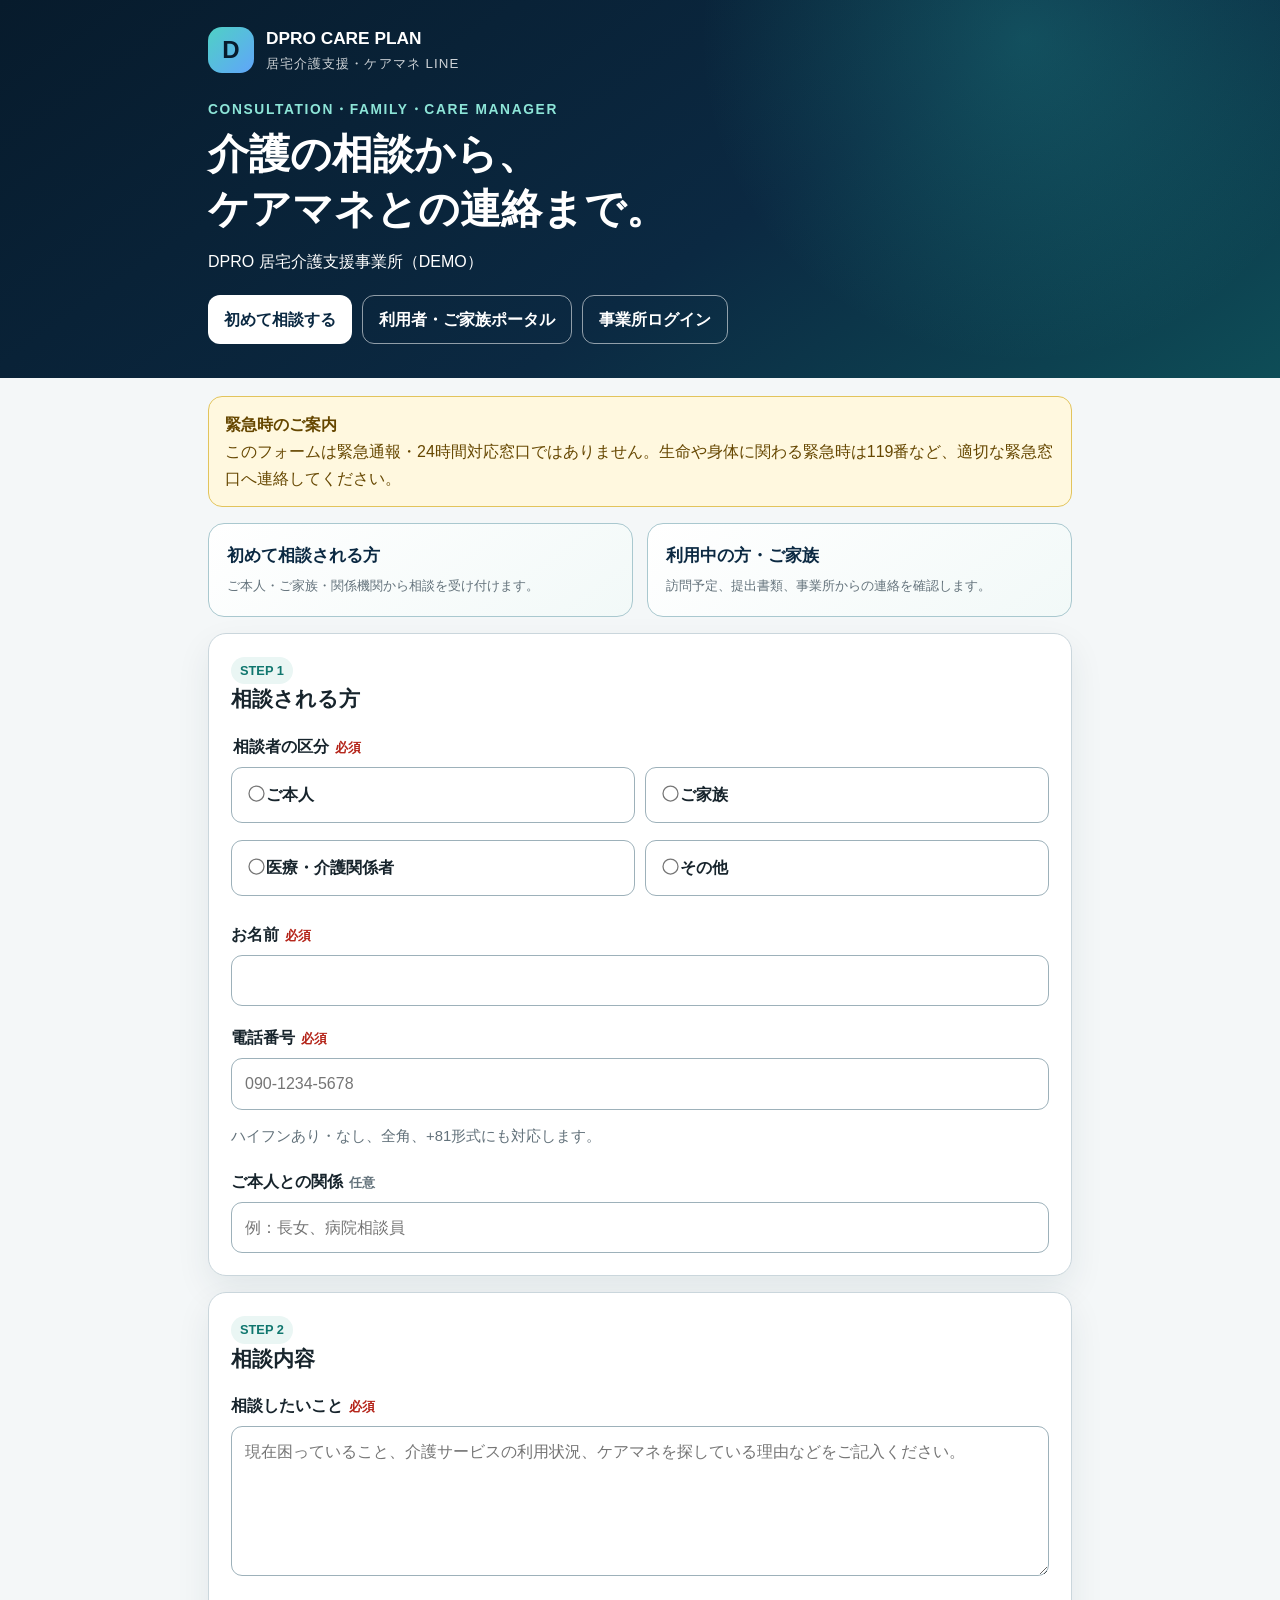
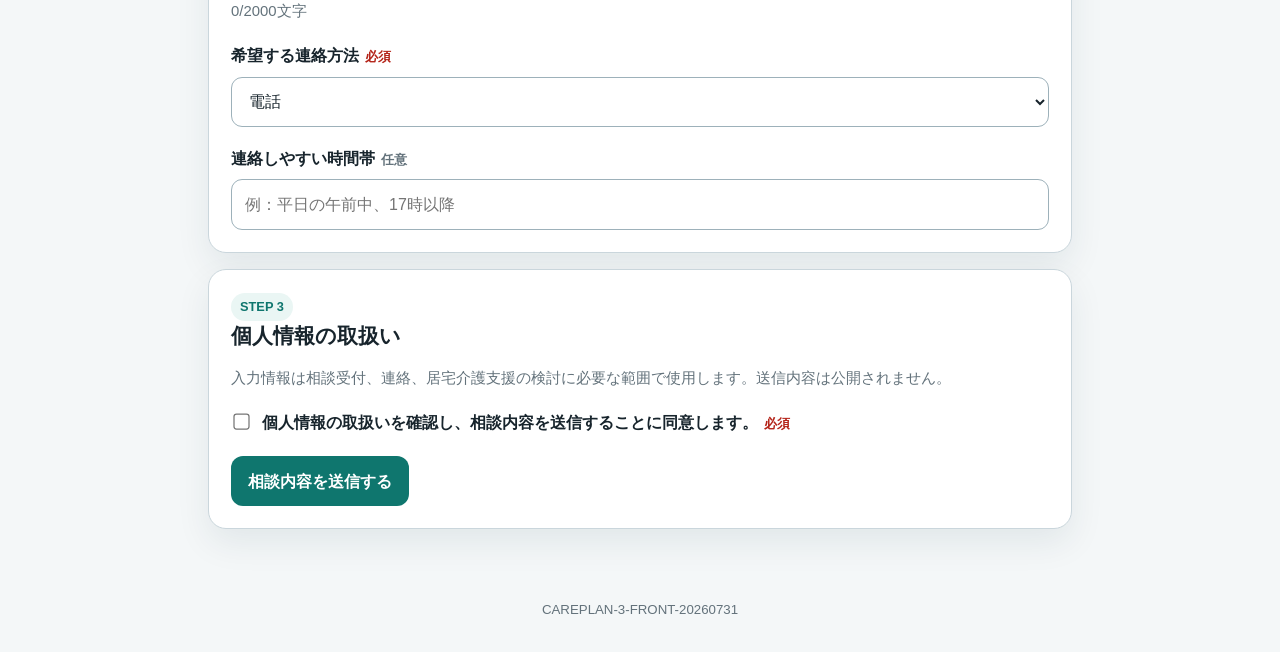
==== index.html @ c4aba304 "Add files via upload" ====
<!doctype html><html lang="ja"><head><meta charset="utf-8"><meta name="viewport" content="width=device-width,initial-scale=1,viewport-fit=cover"><meta name="theme-color" content="#0b2942"><meta name="robots" content="noindex,nofollow"><title>DPRO 居宅介護支援・ケアマネ LINE｜相談受付</title><link rel="stylesheet" href="styles.css"></head><body><header class="hero"><div class="wrap"><div class="brand"><span class="brand-mark">D</span><span><strong>DPRO CARE PLAN</strong><small>居宅介護支援・ケアマネ LINE</small></span></div><div class="hero-copy"><p class="eyebrow">CONSULTATION・FAMILY・CARE MANAGER</p><h1>介護の相談から、<br>ケアマネとの連絡まで。</h1><p id="officeName">DPRO 居宅介護支援事業所（DEMO）</p><div class="hero-links"><a class="hero-link primary" href="#consultation">初めて相談する</a><a class="hero-link ghost" href="member.html">利用者・ご家族ポータル</a><a class="hero-link ghost" href="owner.html">事業所ログイン</a></div></div></div></header><main class="main"><div class="wrap"><div class="notice"><strong>緊急時のご案内</strong>このフォームは緊急通報・24時間対応窓口ではありません。生命や身体に関わる緊急時は119番など、適切な緊急窓口へ連絡してください。</div><section class="grid"><a class="menu-card" href="#consultation"><b>初めて相談される方</b><small>ご本人・ご家族・関係機関から相談を受け付けます。</small></a><a class="menu-card" href="member.html"><b>利用中の方・ご家族</b><small>訪問予定、提出書類、事業所からの連絡を確認します。</small></a></section><div id="status" class="status" role="alert" aria-live="polite"></div><form id="intakeForm" novalidate><section class="card" id="consultation"><span class="step">STEP 1</span><h2>相談される方</h2><fieldset class="field" style="border:0;padding:0;margin-left:0;margin-right:0"><legend class="legend">相談者の区分<span class="required">必須</span></legend><div class="choice-grid"><label class="choice"><input type="radio" name="applicantType" value="self"><span>ご本人</span></label><label class="choice"><input type="radio" name="applicantType" value="family"><span>ご家族</span></label><label class="choice"><input type="radio" name="applicantType" value="provider"><span>医療・介護関係者</span></label><label class="choice"><input type="radio" name="applicantType" value="other"><span>その他</span></label></div></fieldset><div class="field"><label for="applicantName">お名前<span class="required">必須</span></label><input class="control" id="applicantName" autocomplete="name" maxlength="100"></div><div class="field"><label for="phone">電話番号<span class="required">必須</span></label><input class="control" id="phone" type="tel" inputmode="tel" autocomplete="tel" maxlength="40" placeholder="090-1234-5678"><p class="hint">ハイフンあり・なし、全角、+81形式にも対応します。</p></div><div class="field"><label for="relationship">ご本人との関係<span class="optional">任意</span></label><input class="control" id="relationship" maxlength="80" placeholder="例：長女、病院相談員"></div></section><section class="card"><span class="step">STEP 2</span><h2>相談内容</h2><div class="field"><label for="inquirySummary">相談したいこと<span class="required">必須</span></label><textarea class="control" id="inquirySummary" maxlength="2000" placeholder="現在困っていること、介護サービスの利用状況、ケアマネを探している理由などをご記入ください。"></textarea><p class="hint"><span id="summaryCount">0</span>/2000文字</p></div><div class="field"><label for="preferredContactMethod">希望する連絡方法<span class="required">必須</span></label><select class="control" id="preferredContactMethod"><option value="phone">電話</option><option value="line">LINE</option><option value="email">メール</option><option value="mail">郵送</option></select></div><div class="field"><label for="preferredContactTime">連絡しやすい時間帯<span class="optional">任意</span></label><input class="control" id="preferredContactTime" maxlength="200" placeholder="例：平日の午前中、17時以降"></div></section><section class="card"><span class="step">STEP 3</span><h2>個人情報の取扱い</h2><p class="hint">入力情報は相談受付、連絡、居宅介護支援の検討に必要な範囲で使用します。送信内容は公開されません。</p><label class="agree"><input id="consent" type="checkbox"><span>個人情報の取扱いを確認し、相談内容を送信することに同意します。<span class="required">必須</span></span></label><div class="honeypot" aria-hidden="true"><label for="website">Website</label><input id="website" tabindex="-1" autocomplete="off"></div><div class="button-row"><button id="submitButton" class="btn primary" type="submit">相談内容を送信する</button></div></section></form></div></main><footer class="footer"><span id="version"></span></footer><script src="config.js"></script><script src="common.js"></script><script src="index.js"></script></body></html>
---- styles.css ----
:root{--navy:#0b2942;--navy2:#123f5d;--teal:#0f766e;--teal2:#0d9488;--soft:#eaf6f4;--blue-soft:#edf5fb;--bg:#f4f7f8;--card:#fff;--text:#17242c;--muted:#63727b;--line:#cad6dc;--danger:#b42318;--danger-bg:#fff2f0;--warn:#8a5b00;--warn-bg:#fff8df;--ok:#18794e;--ok-bg:#edf9f2;--shadow:0 14px 34px rgba(16,47,64,.08)}*{box-sizing:border-box}html{font-size:16px;scroll-behavior:smooth}body{margin:0;background:var(--bg);color:var(--text);font-family:-apple-system,BlinkMacSystemFont,"Segoe UI","Noto Sans JP",sans-serif;line-height:1.7;overflow-x:hidden}button,input,select,textarea{font:inherit}button,input,select{min-height:50px}button{cursor:pointer}a{color:inherit}.wrap{width:min(900px,100%);margin:auto;padding:0 18px}.hero{background:radial-gradient(circle at 80% 10%,rgba(45,212,191,.22),transparent 30%),linear-gradient(145deg,#071b2c,var(--navy) 58%,#0e4d57);color:#fff;padding:24px 0 34px}.brand{display:flex;align-items:center;gap:12px}.brand-mark{width:46px;height:46px;border-radius:14px;display:grid;place-items:center;background:linear-gradient(135deg,#4fd1c5,#60a5fa);color:#071b2c;font-size:1.5rem;font-weight:900}.brand strong{display:block;font-size:1.08rem}.brand small{display:block;opacity:.8;letter-spacing:.08em}.hero-copy{margin-top:22px}.eyebrow{margin:0;font-size:.86rem;font-weight:800;letter-spacing:.12em;color:#8de5d8}.hero h1{font-size:clamp(1.75rem,5vw,2.55rem);line-height:1.35;margin:6px 0 10px}.hero p{margin:0;max-width:720px}.hero-links{display:flex;flex-wrap:wrap;gap:10px;margin-top:20px}.hero-link{display:inline-flex;align-items:center;justify-content:center;min-height:48px;padding:10px 16px;border-radius:12px;text-decoration:none;font-weight:800}.hero-link.primary{background:#fff;color:var(--navy)}.hero-link.ghost{border:1px solid rgba(255,255,255,.55);color:#fff}.main{padding:18px 0 44px}.notice{margin:0 0 16px;padding:14px 16px;border:1px solid #e2c45c;background:var(--warn-bg);border-radius:14px;color:#664700}.notice strong{display:block}.card{background:var(--card);border:1px solid var(--line);border-radius:18px;padding:22px;margin:16px 0;box-shadow:var(--shadow)}.card h2{font-size:1.3rem;line-height:1.45;margin:0 0 6px}.card h3{font-size:1.05rem;margin:0 0 5px}.muted,.hint{color:var(--muted);font-size:.93rem}.grid{display:grid;grid-template-columns:repeat(2,minmax(0,1fr));gap:14px}.menu-card{display:block;text-decoration:none;padding:18px;border:1px solid #a9c8cf;border-radius:16px;background:linear-gradient(145deg,#fff,#f2f9f8)}.menu-card b{display:block;color:var(--navy);font-size:1.05rem}.menu-card small{display:block;color:var(--muted);margin-top:4px}.step{display:inline-flex;padding:3px 9px;border-radius:999px;background:var(--soft);color:var(--teal);font-size:.8rem;font-weight:900}.field{margin-top:18px}.field label,.legend{display:block;font-weight:800;margin-bottom:7px}.required{color:var(--danger);font-size:.8rem;margin-left:6px}.optional{color:var(--muted);font-size:.8rem;margin-left:6px}.control{width:100%;min-height:50px;border:1px solid #9db1ba;border-radius:11px;background:#fff;color:var(--text);padding:11px 13px}.control:focus{outline:3px solid rgba(13,148,136,.18);border-color:var(--teal2)}textarea.control{min-height:150px;resize:vertical}.choice-grid{display:grid;grid-template-columns:repeat(2,minmax(0,1fr));gap:10px}.choice{display:flex;align-items:flex-start;gap:10px;min-height:56px;padding:13px;border:1px solid #9db1ba;border-radius:11px;background:#fff}.choice input{min-height:auto;margin-top:5px;transform:scale(1.25)}.agree{display:flex;align-items:flex-start;gap:11px;margin-top:18px;font-weight:700}.agree input{min-height:auto;margin-top:6px;transform:scale(1.25)}.button-row{display:flex;gap:10px;margin-top:20px}.btn{min-height:50px;border-radius:12px;padding:11px 17px;font-weight:850}.btn.primary{border:0;background:var(--teal);color:#fff}.btn.secondary{border:1px solid #8cb1b5;background:#fff;color:var(--navy)}.btn.danger{border:1px solid #e0aaa5;background:#fff;color:#8a2118}.btn:disabled{opacity:.5;cursor:not-allowed}.status{display:none;border-radius:13px;padding:14px 16px;margin:16px 0}.status.show{display:block}.status.error{background:var(--danger-bg);border:1px solid #efaaa3;color:#7a271a}.status.success{background:var(--ok-bg);border:1px solid #9fd7b9;color:#125b3b}.status.info{background:var(--blue-soft);border:1px solid #a7cadf;color:#174b66}.field-error{color:var(--danger);font-size:.88rem;margin:5px 0 0}.hidden{display:none!important}.honeypot{position:absolute!important;left:-10000px!important;width:1px!important;height:1px!important;overflow:hidden!important}.profile{display:flex;justify-content:space-between;align-items:flex-start;gap:16px}.badge{display:inline-flex;padding:4px 10px;border-radius:999px;background:var(--soft);color:var(--teal);font-size:.82rem;font-weight:900}.profile-name{font-size:1.35rem;font-weight:900;margin-top:6px}.dashboard{display:grid;grid-template-columns:repeat(2,minmax(0,1fr));gap:14px}.dashboard .card{margin:0}.section-head{display:flex;align-items:center;justify-content:space-between;gap:10px;margin-bottom:12px}.count{font-size:.82rem;color:var(--muted)}.item{padding:13px 0;border-top:1px solid var(--line)}.item:first-child{border-top:0;padding-top:0}.item-title{font-weight:850}.item-meta{font-size:.9rem;color:var(--muted)}.item-note{margin-top:5px;font-size:.94rem}.empty{padding:15px;border-radius:11px;background:#f5f8f8;color:var(--muted)}.login-box{max-width:560px;margin:18px auto}.code-row{display:grid;grid-template-columns:1fr auto;gap:8px}.clear-btn{min-width:72px;border:1px solid #9db1ba;border-radius:11px;background:#fff;color:var(--navy);font-weight:800}.health-grid{display:grid;grid-template-columns:repeat(3,minmax(0,1fr));gap:10px}.health-item{padding:13px;border-radius:12px;background:#f4f8f9;border:1px solid var(--line)}.health-item b{display:block;color:var(--navy)}.health-item span{font-size:.88rem;color:var(--muted)}.footer{text-align:center;color:var(--muted);font-size:.83rem;padding:10px 0 30px}.loading{display:inline-block;width:18px;height:18px;border:3px solid rgba(255,255,255,.4);border-top-color:#fff;border-radius:50%;animation:spin .8s linear infinite;vertical-align:-3px;margin-right:7px}@keyframes spin{to{transform:rotate(360deg)}}@media(max-width:680px){.wrap{padding-left:12px;padding-right:12px}.hero{padding-top:18px}.hero-links,.button-row{flex-direction:column}.hero-link,.btn{width:100%}.card{padding:18px 15px;border-radius:15px}.grid,.choice-grid,.dashboard,.health-grid{grid-template-columns:1fr}.profile{display:block}.control{font-size:16px}.code-row{grid-template-columns:1fr 70px}}
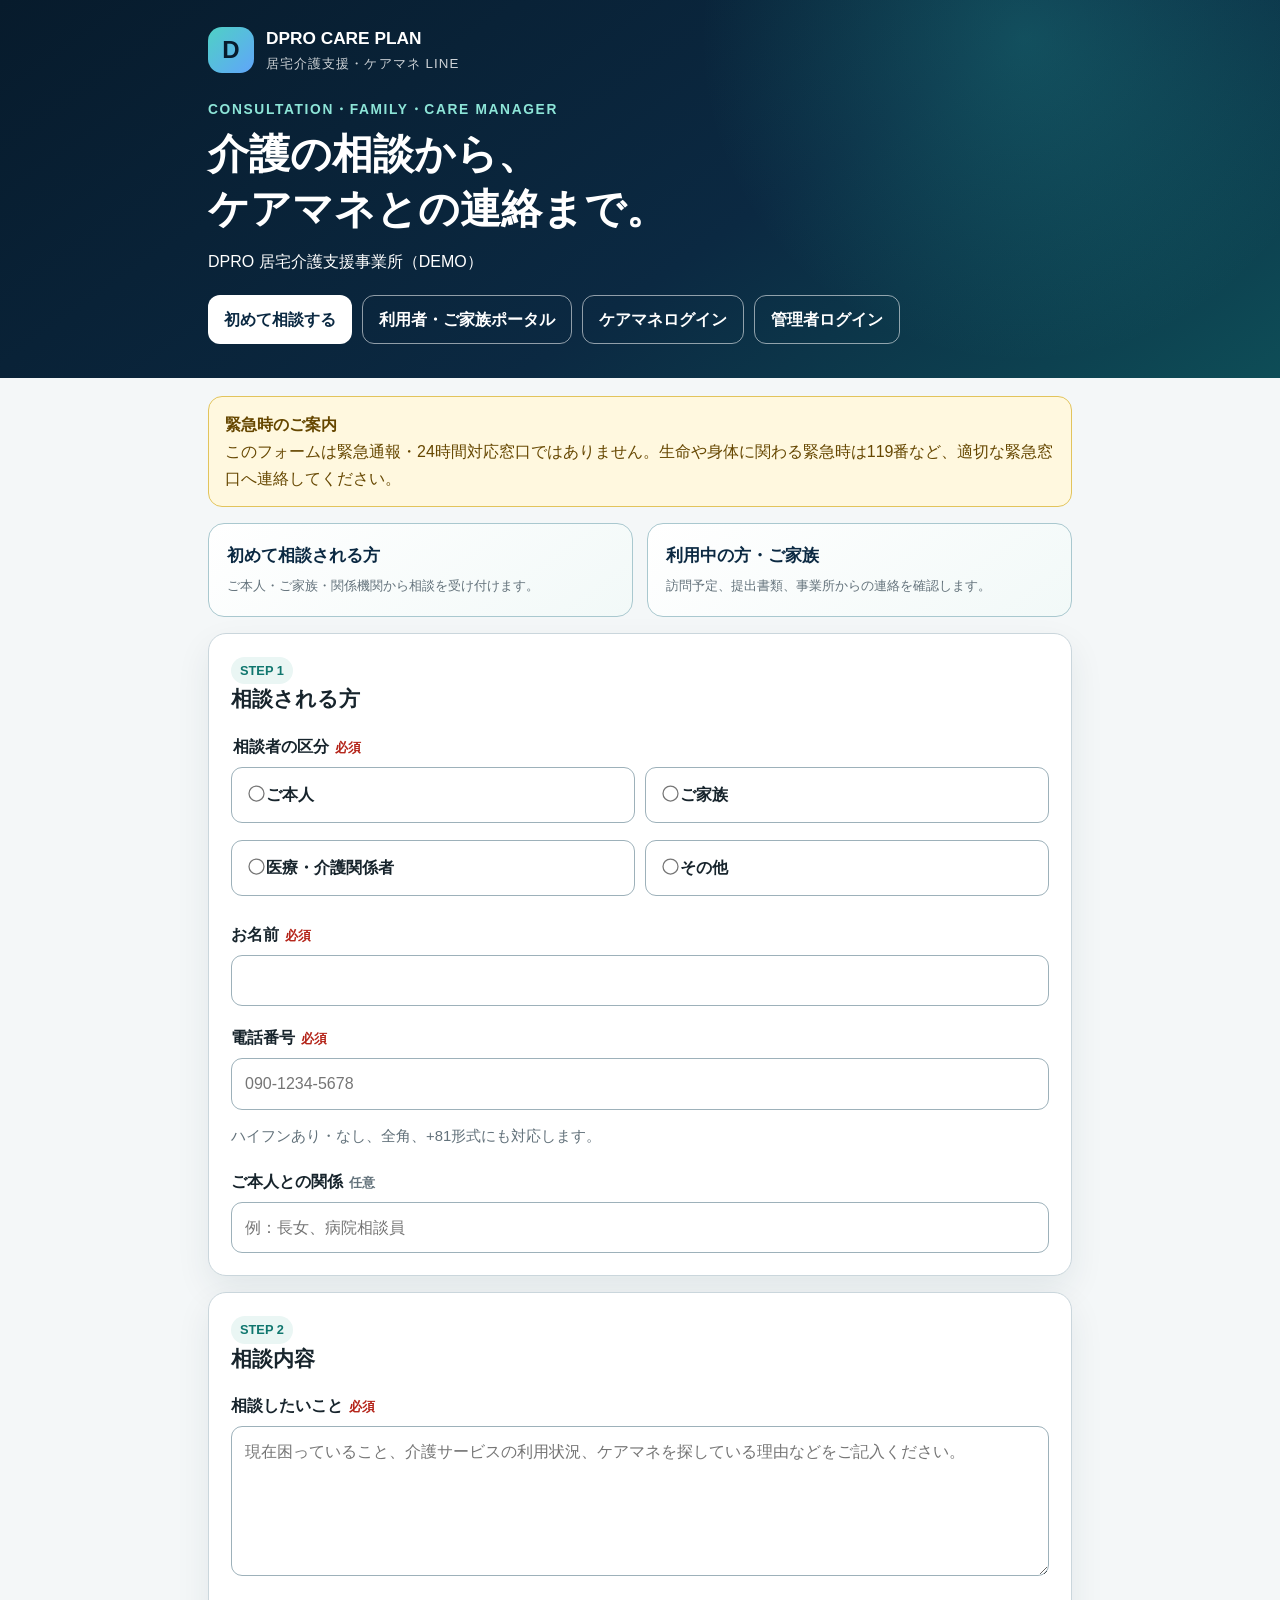
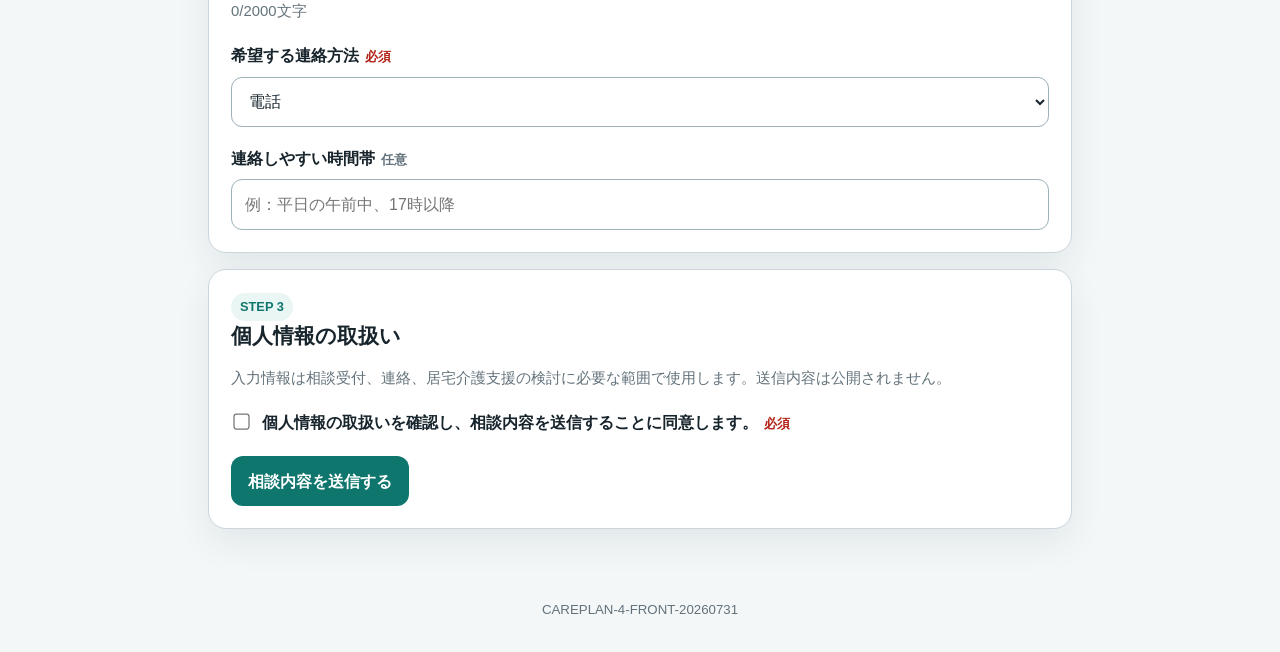
==== commit 4bbf31aa: "Add files via upload" ====
--- a/index.html
+++ b/index.html
@@ -1 +1 @@
-<!doctype html><html lang="ja"><head><meta charset="utf-8"><meta name="viewport" content="width=device-width,initial-scale=1,viewport-fit=cover"><meta name="theme-color" content="#0b2942"><meta name="robots" content="noindex,nofollow"><title>DPRO 居宅介護支援・ケアマネ LINE｜相談受付</title><link rel="stylesheet" href="styles.css"></head><body><header class="hero"><div class="wrap"><div class="brand"><span class="brand-mark">D</span><span><strong>DPRO CARE PLAN</strong><small>居宅介護支援・ケアマネ LINE</small></span></div><div class="hero-copy"><p class="eyebrow">CONSULTATION・FAMILY・CARE MANAGER</p><h1>介護の相談から、<br>ケアマネとの連絡まで。</h1><p id="officeName">DPRO 居宅介護支援事業所（DEMO）</p><div class="hero-links"><a class="hero-link primary" href="#consultation">初めて相談する</a><a class="hero-link ghost" href="member.html">利用者・ご家族ポータル</a><a class="hero-link ghost" href="owner.html">事業所ログイン</a></div></div></div></header><main class="main"><div class="wrap"><div class="notice"><strong>緊急時のご案内</strong>このフォームは緊急通報・24時間対応窓口ではありません。生命や身体に関わる緊急時は119番など、適切な緊急窓口へ連絡してください。</div><section class="grid"><a class="menu-card" href="#consultation"><b>初めて相談される方</b><small>ご本人・ご家族・関係機関から相談を受け付けます。</small></a><a class="menu-card" href="member.html"><b>利用中の方・ご家族</b><small>訪問予定、提出書類、事業所からの連絡を確認します。</small></a></section><div id="status" class="status" role="alert" aria-live="polite"></div><form id="intakeForm" novalidate><section class="card" id="consultation"><span class="step">STEP 1</span><h2>相談される方</h2><fieldset class="field" style="border:0;padding:0;margin-left:0;margin-right:0"><legend class="legend">相談者の区分<span class="required">必須</span></legend><div class="choice-grid"><label class="choice"><input type="radio" name="applicantType" value="self"><span>ご本人</span></label><label class="choice"><input type="radio" name="applicantType" value="family"><span>ご家族</span></label><label class="choice"><input type="radio" name="applicantType" value="provider"><span>医療・介護関係者</span></label><label class="choice"><input type="radio" name="applicantType" value="other"><span>その他</span></label></div></fieldset><div class="field"><label for="applicantName">お名前<span class="required">必須</span></label><input class="control" id="applicantName" autocomplete="name" maxlength="100"></div><div class="field"><label for="phone">電話番号<span class="required">必須</span></label><input class="control" id="phone" type="tel" inputmode="tel" autocomplete="tel" maxlength="40" placeholder="090-1234-5678"><p class="hint">ハイフンあり・なし、全角、+81形式にも対応します。</p></div><div class="field"><label for="relationship">ご本人との関係<span class="optional">任意</span></label><input class="control" id="relationship" maxlength="80" placeholder="例：長女、病院相談員"></div></section><section class="card"><span class="step">STEP 2</span><h2>相談内容</h2><div class="field"><label for="inquirySummary">相談したいこと<span class="required">必須</span></label><textarea class="control" id="inquirySummary" maxlength="2000" placeholder="現在困っていること、介護サービスの利用状況、ケアマネを探している理由などをご記入ください。"></textarea><p class="hint"><span id="summaryCount">0</span>/2000文字</p></div><div class="field"><label for="preferredContactMethod">希望する連絡方法<span class="required">必須</span></label><select class="control" id="preferredContactMethod"><option value="phone">電話</option><option value="line">LINE</option><option value="email">メール</option><option value="mail">郵送</option></select></div><div class="field"><label for="preferredContactTime">連絡しやすい時間帯<span class="optional">任意</span></label><input class="control" id="preferredContactTime" maxlength="200" placeholder="例：平日の午前中、17時以降"></div></section><section class="card"><span class="step">STEP 3</span><h2>個人情報の取扱い</h2><p class="hint">入力情報は相談受付、連絡、居宅介護支援の検討に必要な範囲で使用します。送信内容は公開されません。</p><label class="agree"><input id="consent" type="checkbox"><span>個人情報の取扱いを確認し、相談内容を送信することに同意します。<span class="required">必須</span></span></label><div class="honeypot" aria-hidden="true"><label for="website">Website</label><input id="website" tabindex="-1" autocomplete="off"></div><div class="button-row"><button id="submitButton" class="btn primary" type="submit">相談内容を送信する</button></div></section></form></div></main><footer class="footer"><span id="version"></span></footer><script src="config.js"></script><script src="common.js"></script><script src="index.js"></script></body></html>+<!doctype html><html lang="ja"><head><meta charset="utf-8"><meta name="viewport" content="width=device-width,initial-scale=1,viewport-fit=cover"><meta name="theme-color" content="#0b2942"><meta name="robots" content="noindex,nofollow"><title>DPRO 居宅介護支援・ケアマネ LINE｜相談受付</title><link rel="stylesheet" href="styles.css"></head><body><header class="hero"><div class="wrap"><div class="brand"><span class="brand-mark">D</span><span><strong>DPRO CARE PLAN</strong><small>居宅介護支援・ケアマネ LINE</small></span></div><div class="hero-copy"><p class="eyebrow">CONSULTATION・FAMILY・CARE MANAGER</p><h1>介護の相談から、<br>ケアマネとの連絡まで。</h1><p id="officeName">DPRO 居宅介護支援事業所（DEMO）</p><div class="hero-links"><a class="hero-link primary" href="#consultation">初めて相談する</a><a class="hero-link ghost" href="member.html">利用者・ご家族ポータル</a><a class="hero-link ghost" href="staff.html">ケアマネログイン</a><a class="hero-link ghost" href="owner.html">管理者ログイン</a></div></div></div></header><main class="main"><div class="wrap"><div class="notice"><strong>緊急時のご案内</strong>このフォームは緊急通報・24時間対応窓口ではありません。生命や身体に関わる緊急時は119番など、適切な緊急窓口へ連絡してください。</div><section class="grid"><a class="menu-card" href="#consultation"><b>初めて相談される方</b><small>ご本人・ご家族・関係機関から相談を受け付けます。</small></a><a class="menu-card" href="member.html"><b>利用中の方・ご家族</b><small>訪問予定、提出書類、事業所からの連絡を確認します。</small></a></section><div id="status" class="status" role="alert" aria-live="polite"></div><form id="intakeForm" novalidate><section class="card" id="consultation"><span class="step">STEP 1</span><h2>相談される方</h2><fieldset class="field" style="border:0;padding:0;margin-left:0;margin-right:0"><legend class="legend">相談者の区分<span class="required">必須</span></legend><div class="choice-grid"><label class="choice"><input type="radio" name="applicantType" value="self"><span>ご本人</span></label><label class="choice"><input type="radio" name="applicantType" value="family"><span>ご家族</span></label><label class="choice"><input type="radio" name="applicantType" value="provider"><span>医療・介護関係者</span></label><label class="choice"><input type="radio" name="applicantType" value="other"><span>その他</span></label></div></fieldset><div class="field"><label for="applicantName">お名前<span class="required">必須</span></label><input class="control" id="applicantName" autocomplete="name" maxlength="100"></div><div class="field"><label for="phone">電話番号<span class="required">必須</span></label><input class="control" id="phone" type="tel" inputmode="tel" autocomplete="tel" maxlength="40" placeholder="090-1234-5678"><p class="hint">ハイフンあり・なし、全角、+81形式にも対応します。</p></div><div class="field"><label for="relationship">ご本人との関係<span class="optional">任意</span></label><input class="control" id="relationship" maxlength="80" placeholder="例：長女、病院相談員"></div></section><section class="card"><span class="step">STEP 2</span><h2>相談内容</h2><div class="field"><label for="inquirySummary">相談したいこと<span class="required">必須</span></label><textarea class="control" id="inquirySummary" maxlength="2000" placeholder="現在困っていること、介護サービスの利用状況、ケアマネを探している理由などをご記入ください。"></textarea><p class="hint"><span id="summaryCount">0</span>/2000文字</p></div><div class="field"><label for="preferredContactMethod">希望する連絡方法<span class="required">必須</span></label><select class="control" id="preferredContactMethod"><option value="phone">電話</option><option value="line">LINE</option><option value="email">メール</option><option value="mail">郵送</option></select></div><div class="field"><label for="preferredContactTime">連絡しやすい時間帯<span class="optional">任意</span></label><input class="control" id="preferredContactTime" maxlength="200" placeholder="例：平日の午前中、17時以降"></div></section><section class="card"><span class="step">STEP 3</span><h2>個人情報の取扱い</h2><p class="hint">入力情報は相談受付、連絡、居宅介護支援の検討に必要な範囲で使用します。送信内容は公開されません。</p><label class="agree"><input id="consent" type="checkbox"><span>個人情報の取扱いを確認し、相談内容を送信することに同意します。<span class="required">必須</span></span></label><div class="honeypot" aria-hidden="true"><label for="website">Website</label><input id="website" tabindex="-1" autocomplete="off"></div><div class="button-row"><button id="submitButton" class="btn primary" type="submit">相談内容を送信する</button></div></section></form></div></main><footer class="footer"><span id="version"></span></footer><script src="config.js"></script><script src="common.js"></script><script src="index.js"></script></body></html>
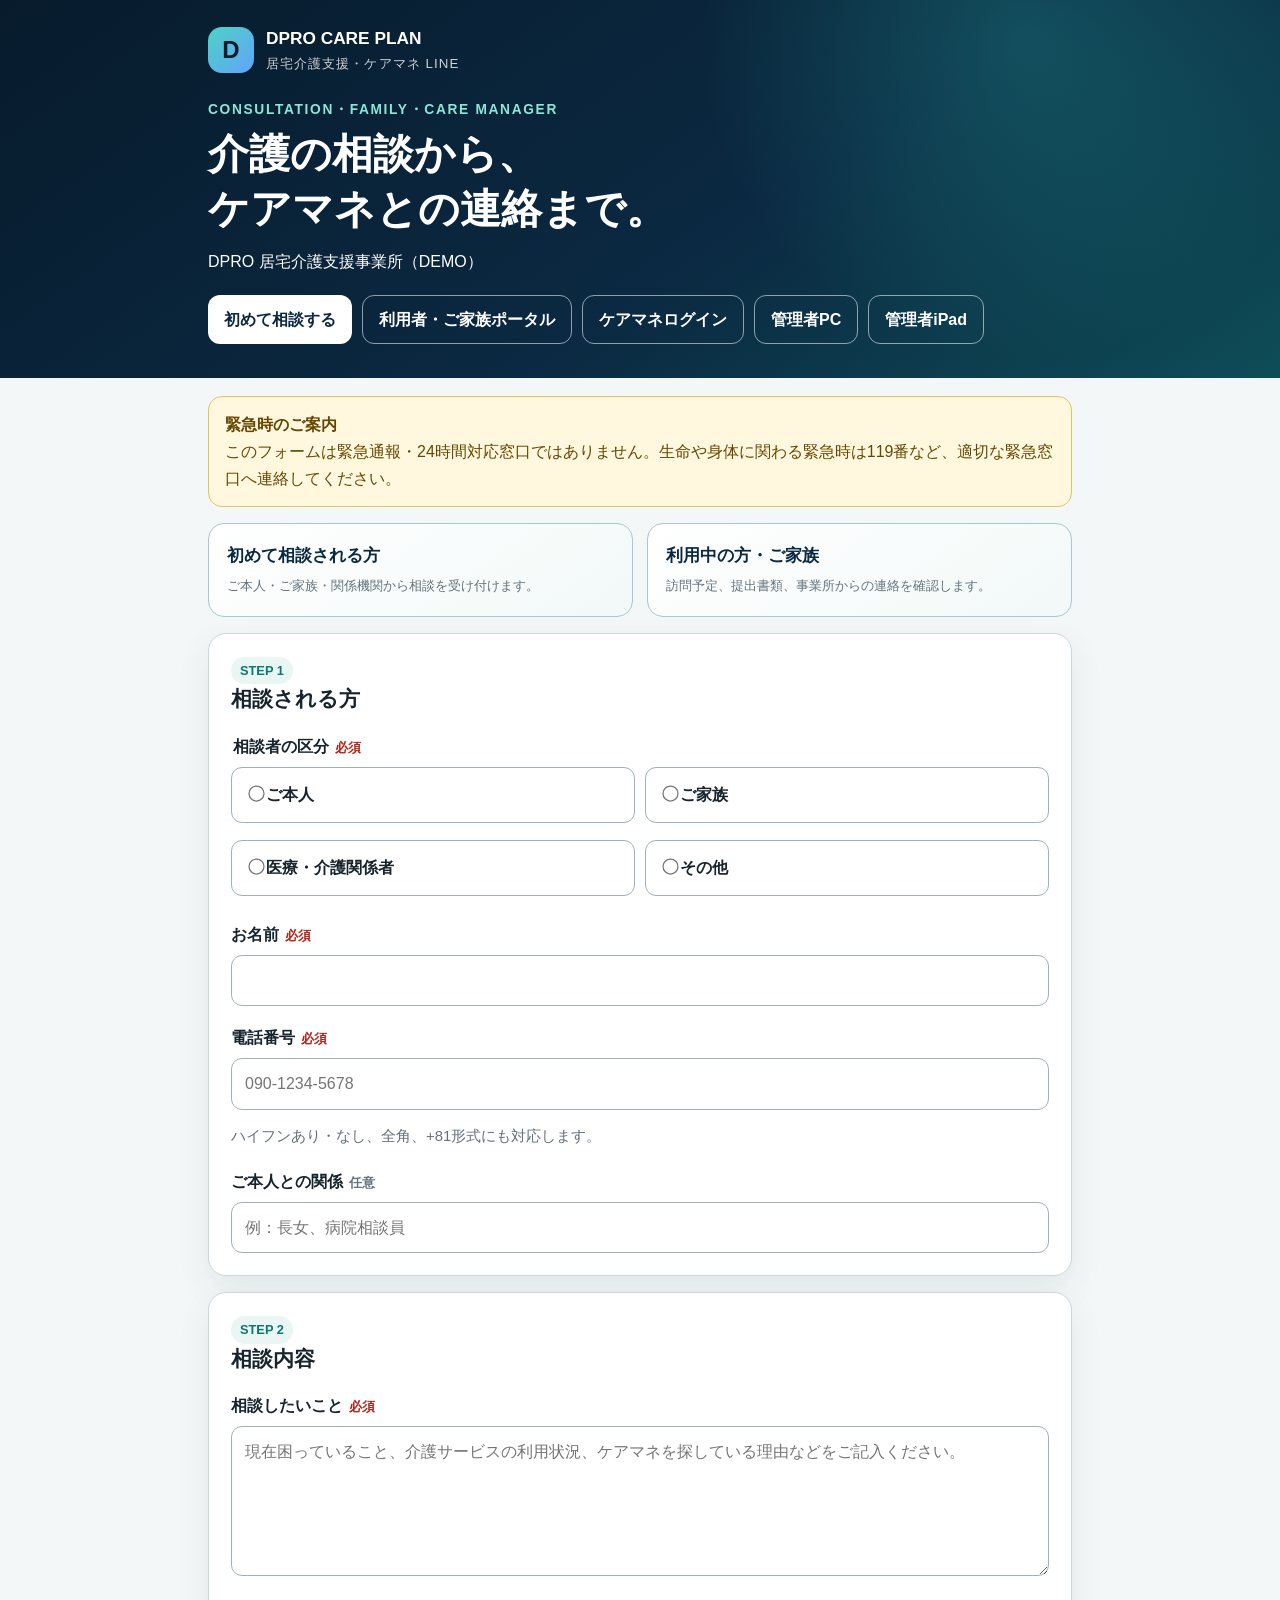
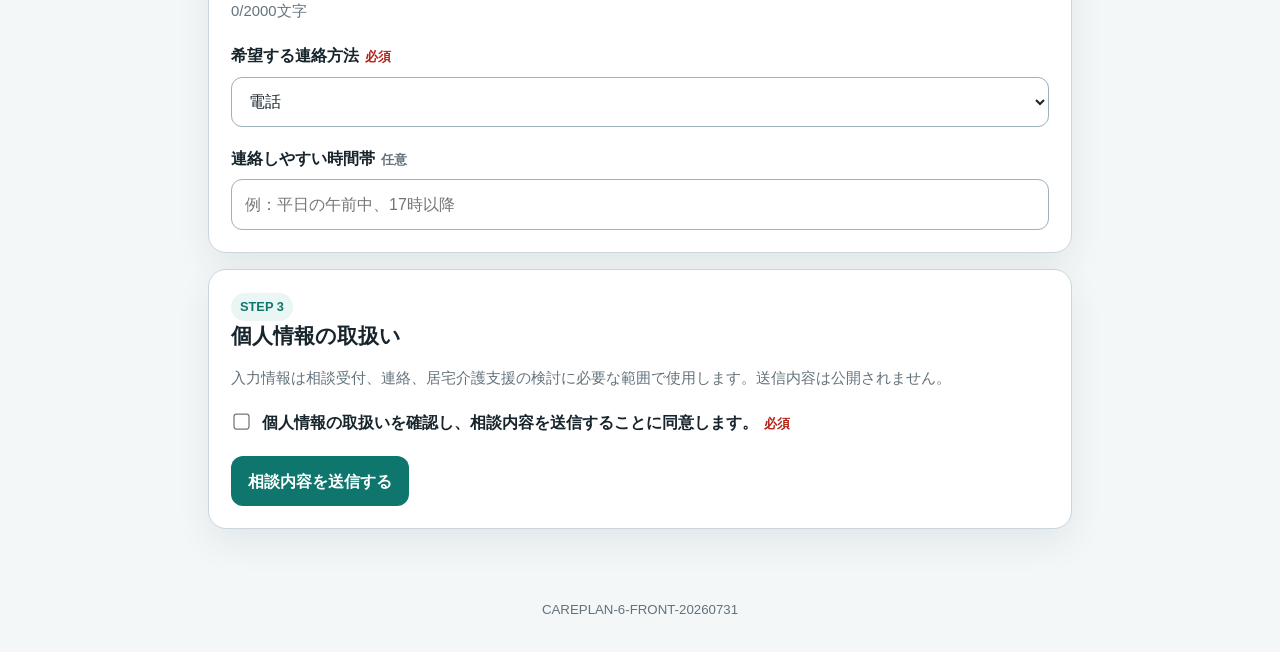
==== commit 0f8f81e6: "Add files via upload" ====
--- a/index.html
+++ b/index.html
@@ -1 +1 @@
-<!doctype html><html lang="ja"><head><meta charset="utf-8"><meta name="viewport" content="width=device-width,initial-scale=1,viewport-fit=cover"><meta name="theme-color" content="#0b2942"><meta name="robots" content="noindex,nofollow"><title>DPRO 居宅介護支援・ケアマネ LINE｜相談受付</title><link rel="stylesheet" href="styles.css"></head><body><header class="hero"><div class="wrap"><div class="brand"><span class="brand-mark">D</span><span><strong>DPRO CARE PLAN</strong><small>居宅介護支援・ケアマネ LINE</small></span></div><div class="hero-copy"><p class="eyebrow">CONSULTATION・FAMILY・CARE MANAGER</p><h1>介護の相談から、<br>ケアマネとの連絡まで。</h1><p id="officeName">DPRO 居宅介護支援事業所（DEMO）</p><div class="hero-links"><a class="hero-link primary" href="#consultation">初めて相談する</a><a class="hero-link ghost" href="member.html">利用者・ご家族ポータル</a><a class="hero-link ghost" href="staff.html">ケアマネログイン</a><a class="hero-link ghost" href="owner.html">管理者ログイン</a></div></div></div></header><main class="main"><div class="wrap"><div class="notice"><strong>緊急時のご案内</strong>このフォームは緊急通報・24時間対応窓口ではありません。生命や身体に関わる緊急時は119番など、適切な緊急窓口へ連絡してください。</div><section class="grid"><a class="menu-card" href="#consultation"><b>初めて相談される方</b><small>ご本人・ご家族・関係機関から相談を受け付けます。</small></a><a class="menu-card" href="member.html"><b>利用中の方・ご家族</b><small>訪問予定、提出書類、事業所からの連絡を確認します。</small></a></section><div id="status" class="status" role="alert" aria-live="polite"></div><form id="intakeForm" novalidate><section class="card" id="consultation"><span class="step">STEP 1</span><h2>相談される方</h2><fieldset class="field" style="border:0;padding:0;margin-left:0;margin-right:0"><legend class="legend">相談者の区分<span class="required">必須</span></legend><div class="choice-grid"><label class="choice"><input type="radio" name="applicantType" value="self"><span>ご本人</span></label><label class="choice"><input type="radio" name="applicantType" value="family"><span>ご家族</span></label><label class="choice"><input type="radio" name="applicantType" value="provider"><span>医療・介護関係者</span></label><label class="choice"><input type="radio" name="applicantType" value="other"><span>その他</span></label></div></fieldset><div class="field"><label for="applicantName">お名前<span class="required">必須</span></label><input class="control" id="applicantName" autocomplete="name" maxlength="100"></div><div class="field"><label for="phone">電話番号<span class="required">必須</span></label><input class="control" id="phone" type="tel" inputmode="tel" autocomplete="tel" maxlength="40" placeholder="090-1234-5678"><p class="hint">ハイフンあり・なし、全角、+81形式にも対応します。</p></div><div class="field"><label for="relationship">ご本人との関係<span class="optional">任意</span></label><input class="control" id="relationship" maxlength="80" placeholder="例：長女、病院相談員"></div></section><section class="card"><span class="step">STEP 2</span><h2>相談内容</h2><div class="field"><label for="inquirySummary">相談したいこと<span class="required">必須</span></label><textarea class="control" id="inquirySummary" maxlength="2000" placeholder="現在困っていること、介護サービスの利用状況、ケアマネを探している理由などをご記入ください。"></textarea><p class="hint"><span id="summaryCount">0</span>/2000文字</p></div><div class="field"><label for="preferredContactMethod">希望する連絡方法<span class="required">必須</span></label><select class="control" id="preferredContactMethod"><option value="phone">電話</option><option value="line">LINE</option><option value="email">メール</option><option value="mail">郵送</option></select></div><div class="field"><label for="preferredContactTime">連絡しやすい時間帯<span class="optional">任意</span></label><input class="control" id="preferredContactTime" maxlength="200" placeholder="例：平日の午前中、17時以降"></div></section><section class="card"><span class="step">STEP 3</span><h2>個人情報の取扱い</h2><p class="hint">入力情報は相談受付、連絡、居宅介護支援の検討に必要な範囲で使用します。送信内容は公開されません。</p><label class="agree"><input id="consent" type="checkbox"><span>個人情報の取扱いを確認し、相談内容を送信することに同意します。<span class="required">必須</span></span></label><div class="honeypot" aria-hidden="true"><label for="website">Website</label><input id="website" tabindex="-1" autocomplete="off"></div><div class="button-row"><button id="submitButton" class="btn primary" type="submit">相談内容を送信する</button></div></section></form></div></main><footer class="footer"><span id="version"></span></footer><script src="config.js"></script><script src="common.js"></script><script src="index.js"></script></body></html>+<!doctype html><html lang="ja"><head><meta charset="utf-8"><meta name="viewport" content="width=device-width,initial-scale=1,viewport-fit=cover"><meta name="theme-color" content="#0b2942"><meta name="robots" content="noindex,nofollow"><title>DPRO 居宅介護支援・ケアマネ LINE｜相談受付</title><link rel="stylesheet" href="styles.css"></head><body><header class="hero"><div class="wrap"><div class="brand"><span class="brand-mark">D</span><span><strong>DPRO CARE PLAN</strong><small>居宅介護支援・ケアマネ LINE</small></span></div><div class="hero-copy"><p class="eyebrow">CONSULTATION・FAMILY・CARE MANAGER</p><h1>介護の相談から、<br>ケアマネとの連絡まで。</h1><p id="officeName">DPRO 居宅介護支援事業所（DEMO）</p><div class="hero-links"><a class="hero-link primary" href="#consultation">初めて相談する</a><a class="hero-link ghost" href="member.html">利用者・ご家族ポータル</a><a class="hero-link ghost" href="staff.html">ケアマネログイン</a><a class="hero-link ghost" href="owner.html">管理者PC</a><a class="hero-link ghost" href="owner-ipad.html">管理者iPad</a></div></div></div></header><main class="main"><div class="wrap"><div class="notice"><strong>緊急時のご案内</strong>このフォームは緊急通報・24時間対応窓口ではありません。生命や身体に関わる緊急時は119番など、適切な緊急窓口へ連絡してください。</div><section class="grid"><a class="menu-card" href="#consultation"><b>初めて相談される方</b><small>ご本人・ご家族・関係機関から相談を受け付けます。</small></a><a class="menu-card" href="member.html"><b>利用中の方・ご家族</b><small>訪問予定、提出書類、事業所からの連絡を確認します。</small></a></section><div id="status" class="status" role="alert" aria-live="polite"></div><form id="intakeForm" novalidate><section class="card" id="consultation"><span class="step">STEP 1</span><h2>相談される方</h2><fieldset class="field" style="border:0;padding:0;margin-left:0;margin-right:0"><legend class="legend">相談者の区分<span class="required">必須</span></legend><div class="choice-grid"><label class="choice"><input type="radio" name="applicantType" value="self"><span>ご本人</span></label><label class="choice"><input type="radio" name="applicantType" value="family"><span>ご家族</span></label><label class="choice"><input type="radio" name="applicantType" value="provider"><span>医療・介護関係者</span></label><label class="choice"><input type="radio" name="applicantType" value="other"><span>その他</span></label></div></fieldset><div class="field"><label for="applicantName">お名前<span class="required">必須</span></label><input class="control" id="applicantName" autocomplete="name" maxlength="100"></div><div class="field"><label for="phone">電話番号<span class="required">必須</span></label><input class="control" id="phone" type="tel" inputmode="tel" autocomplete="tel" maxlength="40" placeholder="090-1234-5678"><p class="hint">ハイフンあり・なし、全角、+81形式にも対応します。</p></div><div class="field"><label for="relationship">ご本人との関係<span class="optional">任意</span></label><input class="control" id="relationship" maxlength="80" placeholder="例：長女、病院相談員"></div></section><section class="card"><span class="step">STEP 2</span><h2>相談内容</h2><div class="field"><label for="inquirySummary">相談したいこと<span class="required">必須</span></label><textarea class="control" id="inquirySummary" maxlength="2000" placeholder="現在困っていること、介護サービスの利用状況、ケアマネを探している理由などをご記入ください。"></textarea><p class="hint"><span id="summaryCount">0</span>/2000文字</p></div><div class="field"><label for="preferredContactMethod">希望する連絡方法<span class="required">必須</span></label><select class="control" id="preferredContactMethod"><option value="phone">電話</option><option value="line">LINE</option><option value="email">メール</option><option value="mail">郵送</option></select></div><div class="field"><label for="preferredContactTime">連絡しやすい時間帯<span class="optional">任意</span></label><input class="control" id="preferredContactTime" maxlength="200" placeholder="例：平日の午前中、17時以降"></div></section><section class="card"><span class="step">STEP 3</span><h2>個人情報の取扱い</h2><p class="hint">入力情報は相談受付、連絡、居宅介護支援の検討に必要な範囲で使用します。送信内容は公開されません。</p><label class="agree"><input id="consent" type="checkbox"><span>個人情報の取扱いを確認し、相談内容を送信することに同意します。<span class="required">必須</span></span></label><div class="honeypot" aria-hidden="true"><label for="website">Website</label><input id="website" tabindex="-1" autocomplete="off"></div><div class="button-row"><button id="submitButton" class="btn primary" type="submit">相談内容を送信する</button></div></section></form></div></main><footer class="footer"><span id="version"></span></footer><script src="config.js"></script><script src="common.js"></script><script src="index.js"></script></body></html>
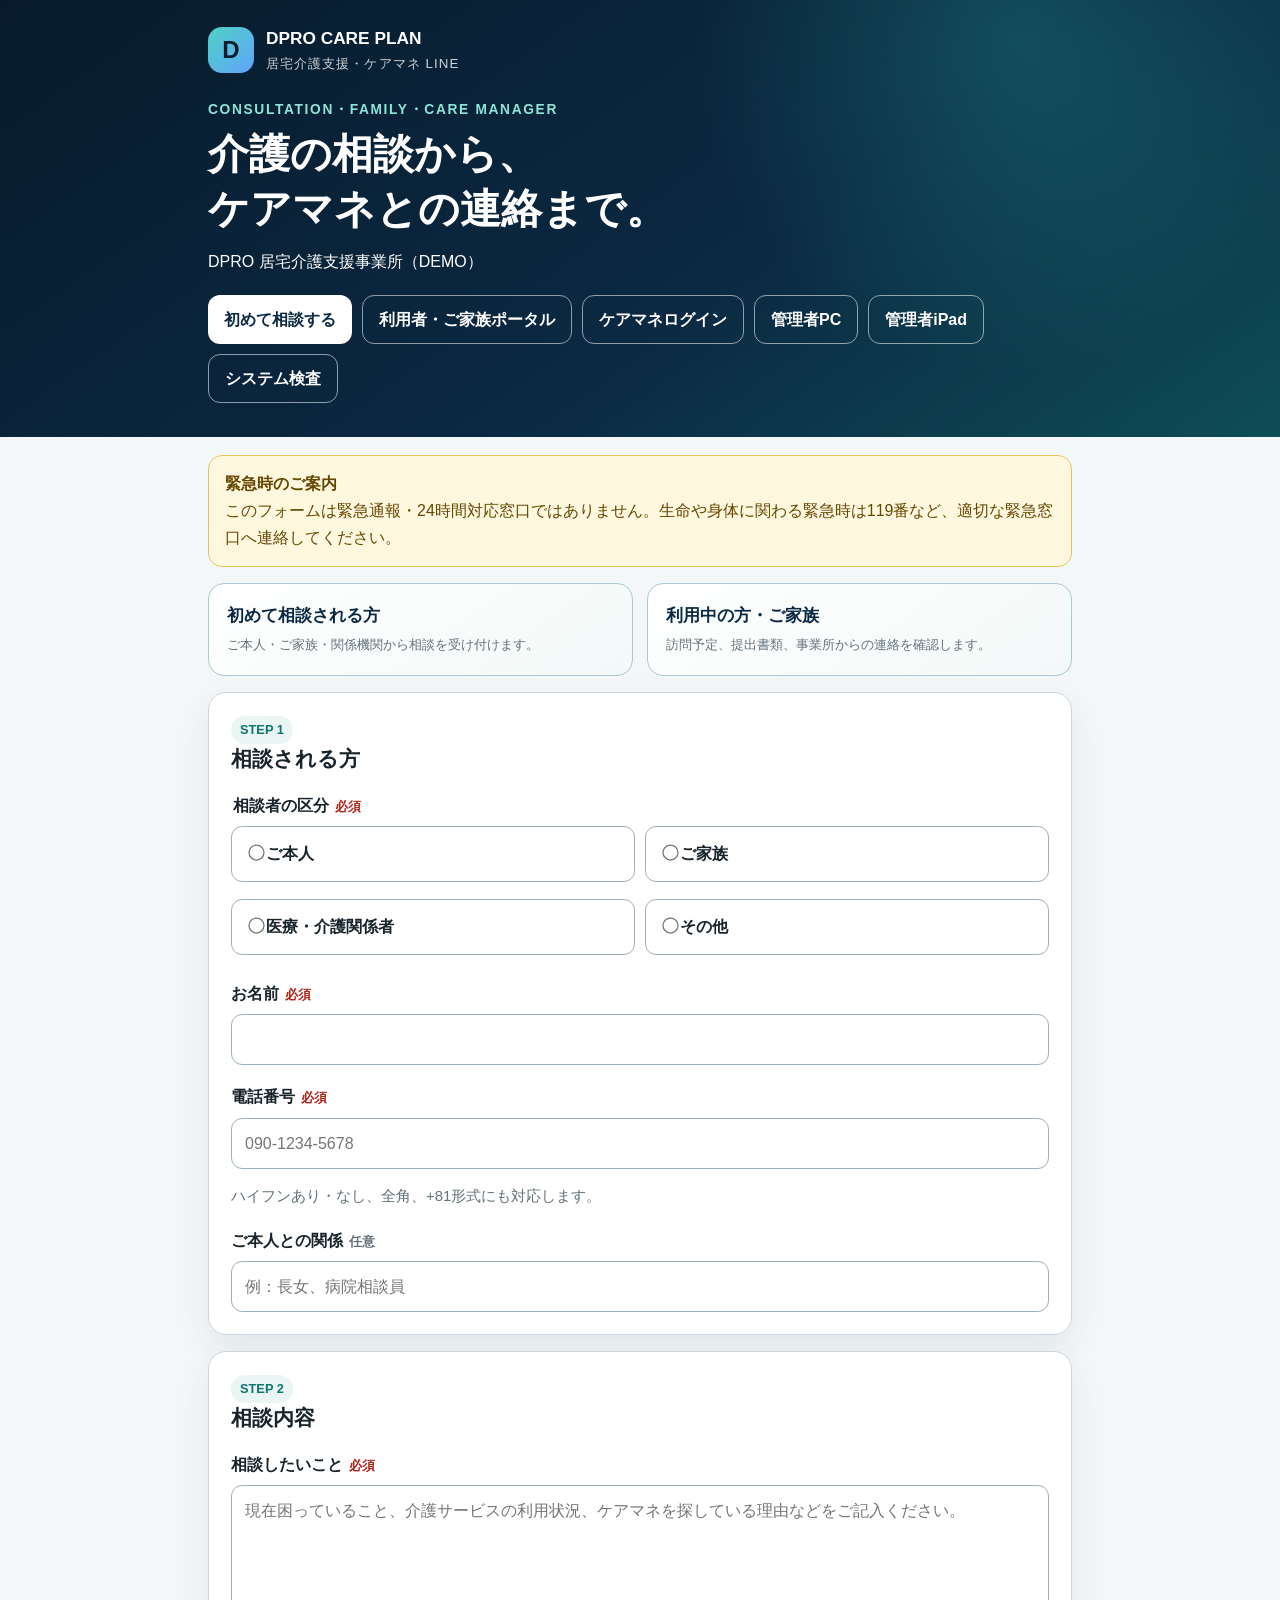
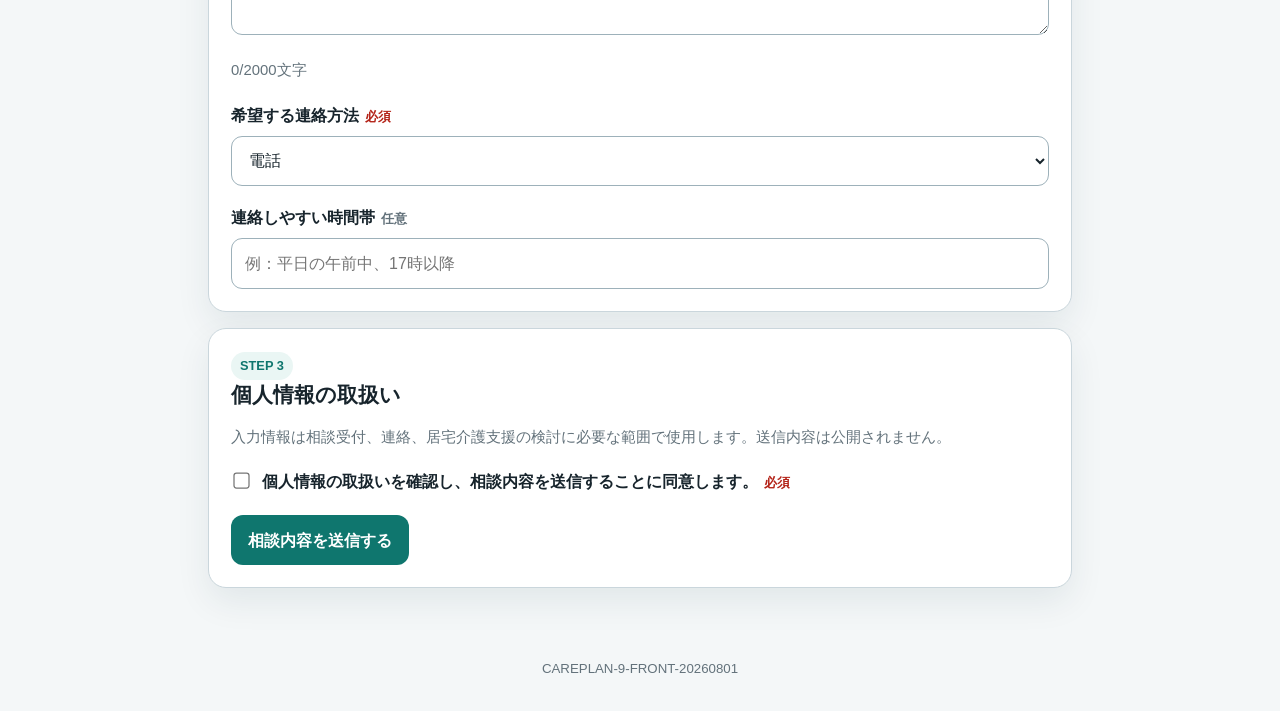
==== commit e546b38a: "Add files via upload" ====
--- a/index.html
+++ b/index.html
@@ -1 +1 @@
-<!doctype html><html lang="ja"><head><meta charset="utf-8"><meta name="viewport" content="width=device-width,initial-scale=1,viewport-fit=cover"><meta name="theme-color" content="#0b2942"><meta name="robots" content="noindex,nofollow"><title>DPRO 居宅介護支援・ケアマネ LINE｜相談受付</title><link rel="stylesheet" href="styles.css"></head><body><header class="hero"><div class="wrap"><div class="brand"><span class="brand-mark">D</span><span><strong>DPRO CARE PLAN</strong><small>居宅介護支援・ケアマネ LINE</small></span></div><div class="hero-copy"><p class="eyebrow">CONSULTATION・FAMILY・CARE MANAGER</p><h1>介護の相談から、<br>ケアマネとの連絡まで。</h1><p id="officeName">DPRO 居宅介護支援事業所（DEMO）</p><div class="hero-links"><a class="hero-link primary" href="#consultation">初めて相談する</a><a class="hero-link ghost" href="member.html">利用者・ご家族ポータル</a><a class="hero-link ghost" href="staff.html">ケアマネログイン</a><a class="hero-link ghost" href="owner.html">管理者PC</a><a class="hero-link ghost" href="owner-ipad.html">管理者iPad</a></div></div></div></header><main class="main"><div class="wrap"><div class="notice"><strong>緊急時のご案内</strong>このフォームは緊急通報・24時間対応窓口ではありません。生命や身体に関わる緊急時は119番など、適切な緊急窓口へ連絡してください。</div><section class="grid"><a class="menu-card" href="#consultation"><b>初めて相談される方</b><small>ご本人・ご家族・関係機関から相談を受け付けます。</small></a><a class="menu-card" href="member.html"><b>利用中の方・ご家族</b><small>訪問予定、提出書類、事業所からの連絡を確認します。</small></a></section><div id="status" class="status" role="alert" aria-live="polite"></div><form id="intakeForm" novalidate><section class="card" id="consultation"><span class="step">STEP 1</span><h2>相談される方</h2><fieldset class="field" style="border:0;padding:0;margin-left:0;margin-right:0"><legend class="legend">相談者の区分<span class="required">必須</span></legend><div class="choice-grid"><label class="choice"><input type="radio" name="applicantType" value="self"><span>ご本人</span></label><label class="choice"><input type="radio" name="applicantType" value="family"><span>ご家族</span></label><label class="choice"><input type="radio" name="applicantType" value="provider"><span>医療・介護関係者</span></label><label class="choice"><input type="radio" name="applicantType" value="other"><span>その他</span></label></div></fieldset><div class="field"><label for="applicantName">お名前<span class="required">必須</span></label><input class="control" id="applicantName" autocomplete="name" maxlength="100"></div><div class="field"><label for="phone">電話番号<span class="required">必須</span></label><input class="control" id="phone" type="tel" inputmode="tel" autocomplete="tel" maxlength="40" placeholder="090-1234-5678"><p class="hint">ハイフンあり・なし、全角、+81形式にも対応します。</p></div><div class="field"><label for="relationship">ご本人との関係<span class="optional">任意</span></label><input class="control" id="relationship" maxlength="80" placeholder="例：長女、病院相談員"></div></section><section class="card"><span class="step">STEP 2</span><h2>相談内容</h2><div class="field"><label for="inquirySummary">相談したいこと<span class="required">必須</span></label><textarea class="control" id="inquirySummary" maxlength="2000" placeholder="現在困っていること、介護サービスの利用状況、ケアマネを探している理由などをご記入ください。"></textarea><p class="hint"><span id="summaryCount">0</span>/2000文字</p></div><div class="field"><label for="preferredContactMethod">希望する連絡方法<span class="required">必須</span></label><select class="control" id="preferredContactMethod"><option value="phone">電話</option><option value="line">LINE</option><option value="email">メール</option><option value="mail">郵送</option></select></div><div class="field"><label for="preferredContactTime">連絡しやすい時間帯<span class="optional">任意</span></label><input class="control" id="preferredContactTime" maxlength="200" placeholder="例：平日の午前中、17時以降"></div></section><section class="card"><span class="step">STEP 3</span><h2>個人情報の取扱い</h2><p class="hint">入力情報は相談受付、連絡、居宅介護支援の検討に必要な範囲で使用します。送信内容は公開されません。</p><label class="agree"><input id="consent" type="checkbox"><span>個人情報の取扱いを確認し、相談内容を送信することに同意します。<span class="required">必須</span></span></label><div class="honeypot" aria-hidden="true"><label for="website">Website</label><input id="website" tabindex="-1" autocomplete="off"></div><div class="button-row"><button id="submitButton" class="btn primary" type="submit">相談内容を送信する</button></div></section></form></div></main><footer class="footer"><span id="version"></span></footer><script src="config.js"></script><script src="common.js"></script><script src="index.js"></script></body></html>+<!doctype html><html lang="ja"><head><meta charset="utf-8"><meta name="viewport" content="width=device-width,initial-scale=1,viewport-fit=cover"><meta name="theme-color" content="#0b2942"><meta name="robots" content="noindex,nofollow"><title>DPRO 居宅介護支援・ケアマネ LINE｜相談受付</title><link rel="stylesheet" href="styles.css"></head><body><header class="hero"><div class="wrap"><div class="brand"><span class="brand-mark">D</span><span><strong>DPRO CARE PLAN</strong><small>居宅介護支援・ケアマネ LINE</small></span></div><div class="hero-copy"><p class="eyebrow">CONSULTATION・FAMILY・CARE MANAGER</p><h1>介護の相談から、<br>ケアマネとの連絡まで。</h1><p id="officeName">DPRO 居宅介護支援事業所（DEMO）</p><div class="hero-links"><a class="hero-link primary" href="#consultation">初めて相談する</a><a class="hero-link ghost" href="member.html">利用者・ご家族ポータル</a><a class="hero-link ghost" href="staff.html">ケアマネログイン</a><a class="hero-link ghost" href="owner.html">管理者PC</a><a class="hero-link ghost" href="owner-ipad.html">管理者iPad</a><a class="hero-link ghost" href="system-check.html">システム検査</a></div></div></div></header><main class="main"><div class="wrap"><div class="notice"><strong>緊急時のご案内</strong>このフォームは緊急通報・24時間対応窓口ではありません。生命や身体に関わる緊急時は119番など、適切な緊急窓口へ連絡してください。</div><section class="grid"><a class="menu-card" href="#consultation"><b>初めて相談される方</b><small>ご本人・ご家族・関係機関から相談を受け付けます。</small></a><a class="menu-card" href="member.html"><b>利用中の方・ご家族</b><small>訪問予定、提出書類、事業所からの連絡を確認します。</small></a></section><div id="status" class="status" role="alert" aria-live="polite"></div><form id="intakeForm" novalidate><section class="card" id="consultation"><span class="step">STEP 1</span><h2>相談される方</h2><fieldset class="field" style="border:0;padding:0;margin-left:0;margin-right:0"><legend class="legend">相談者の区分<span class="required">必須</span></legend><div class="choice-grid"><label class="choice"><input type="radio" name="applicantType" value="self"><span>ご本人</span></label><label class="choice"><input type="radio" name="applicantType" value="family"><span>ご家族</span></label><label class="choice"><input type="radio" name="applicantType" value="provider"><span>医療・介護関係者</span></label><label class="choice"><input type="radio" name="applicantType" value="other"><span>その他</span></label></div></fieldset><div class="field"><label for="applicantName">お名前<span class="required">必須</span></label><input class="control" id="applicantName" autocomplete="name" maxlength="100"></div><div class="field"><label for="phone">電話番号<span class="required">必須</span></label><input class="control" id="phone" type="tel" inputmode="tel" autocomplete="tel" maxlength="40" placeholder="090-1234-5678"><p class="hint">ハイフンあり・なし、全角、+81形式にも対応します。</p></div><div class="field"><label for="relationship">ご本人との関係<span class="optional">任意</span></label><input class="control" id="relationship" maxlength="80" placeholder="例：長女、病院相談員"></div></section><section class="card"><span class="step">STEP 2</span><h2>相談内容</h2><div class="field"><label for="inquirySummary">相談したいこと<span class="required">必須</span></label><textarea class="control" id="inquirySummary" maxlength="2000" placeholder="現在困っていること、介護サービスの利用状況、ケアマネを探している理由などをご記入ください。"></textarea><p class="hint"><span id="summaryCount">0</span>/2000文字</p></div><div class="field"><label for="preferredContactMethod">希望する連絡方法<span class="required">必須</span></label><select class="control" id="preferredContactMethod"><option value="phone">電話</option><option value="line">LINE</option><option value="email">メール</option><option value="mail">郵送</option></select></div><div class="field"><label for="preferredContactTime">連絡しやすい時間帯<span class="optional">任意</span></label><input class="control" id="preferredContactTime" maxlength="200" placeholder="例：平日の午前中、17時以降"></div></section><section class="card"><span class="step">STEP 3</span><h2>個人情報の取扱い</h2><p class="hint">入力情報は相談受付、連絡、居宅介護支援の検討に必要な範囲で使用します。送信内容は公開されません。</p><label class="agree"><input id="consent" type="checkbox"><span>個人情報の取扱いを確認し、相談内容を送信することに同意します。<span class="required">必須</span></span></label><div class="honeypot" aria-hidden="true"><label for="website">Website</label><input id="website" tabindex="-1" autocomplete="off"></div><div class="button-row"><button id="submitButton" class="btn primary" type="submit">相談内容を送信する</button></div></section></form></div></main><footer class="footer"><span id="version"></span></footer><script src="config.js"></script><script src="common.js"></script><script src="index.js"></script></body></html>
